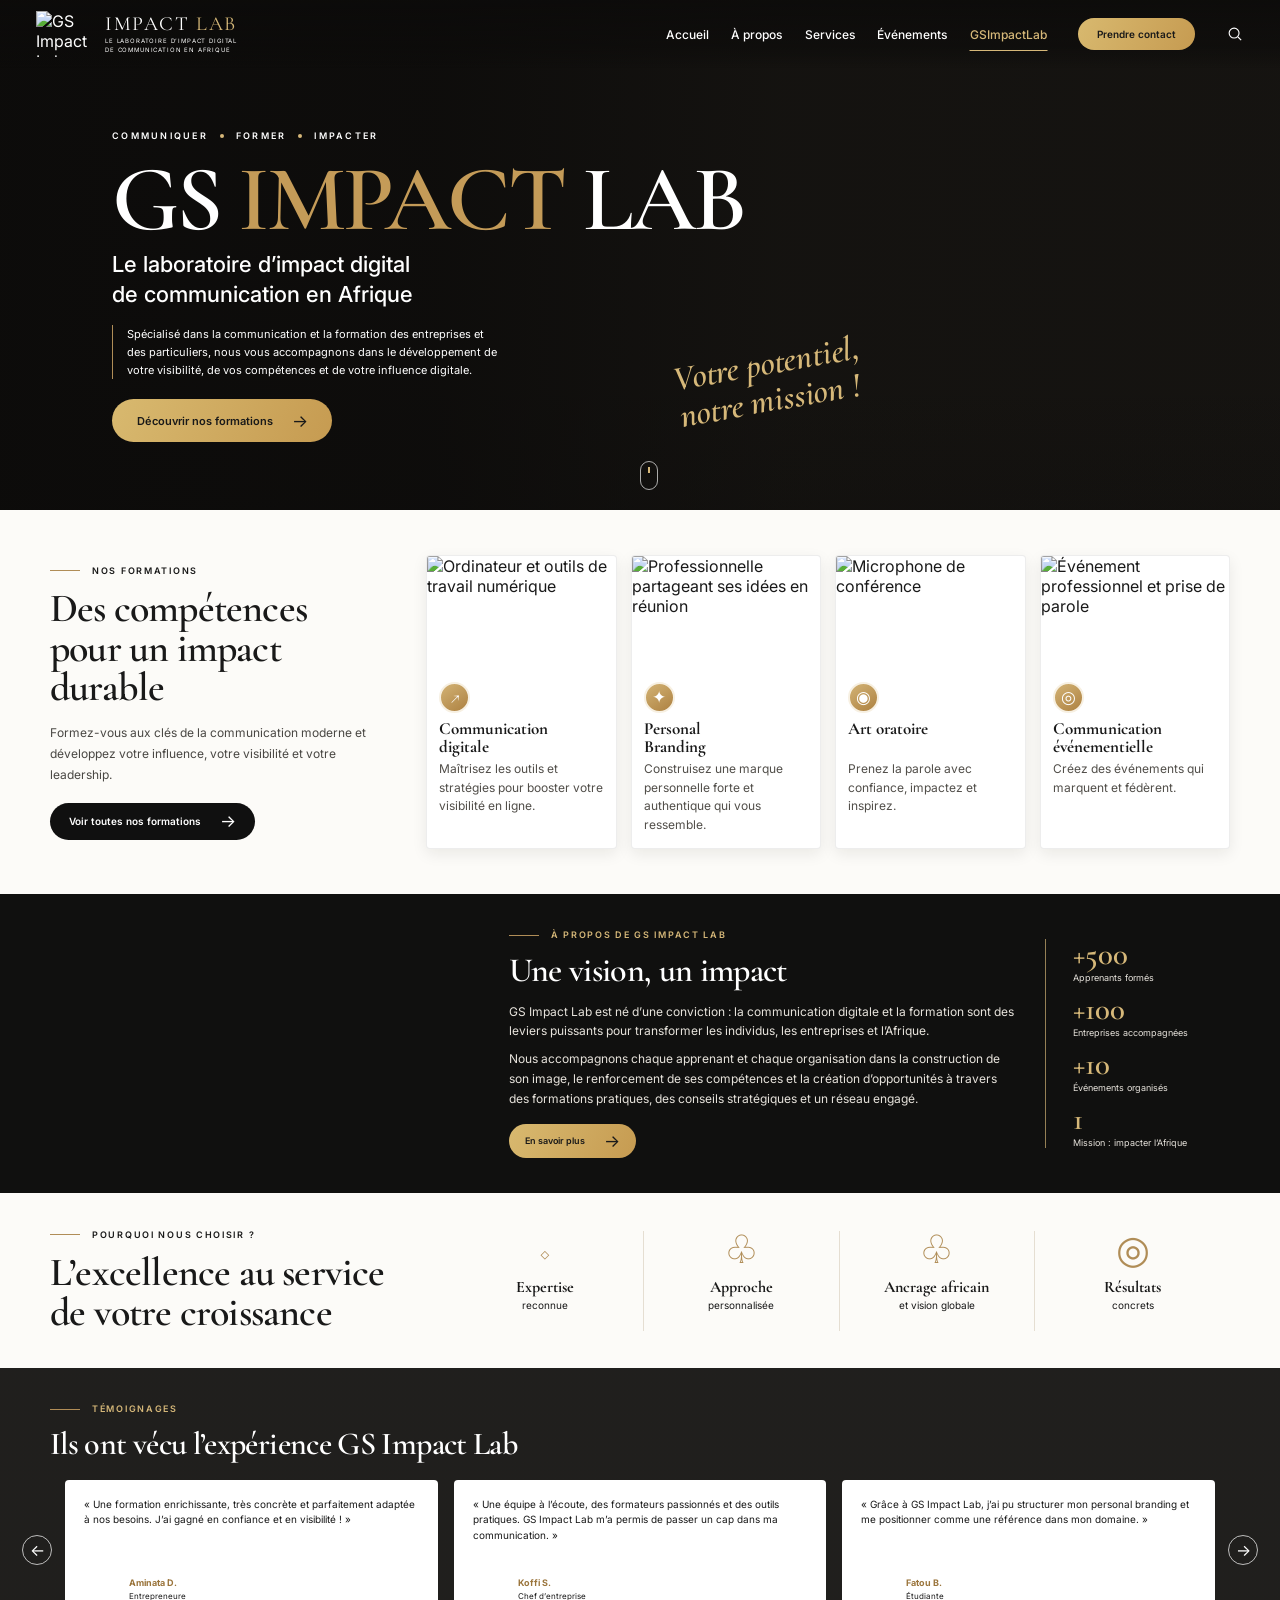
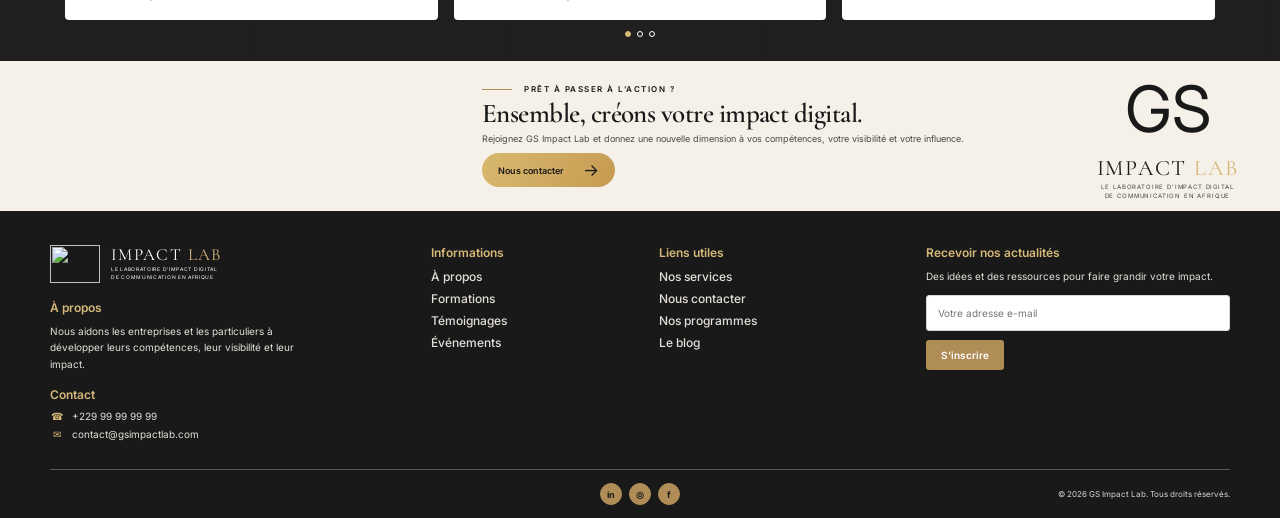
==== gs.html @ 16b59d31 "Dépot initial" ====
<!DOCTYPE html>
<html lang="fr">
<head>
    <meta charset="UTF-8">
    <meta name="viewport" content="width=device-width, initial-scale=1.0">
    <meta name="description" content="GS Impact Lab, le laboratoire d’impact digital de communication et de formation en Afrique.">
    <title>Geneviève</title>
    <link rel="preconnect" href="https://fonts.googleapis.com">
    <link rel="preconnect" href="https://fonts.gstatic.com" crossorigin>
    <link href="https://fonts.googleapis.com/css2?family=Cormorant+Garamond:wght@500;600;700&family=Inter:wght@400;500;600;700&display=swap" rel="stylesheet">
    <link rel="stylesheet" href="global.css">
    <link rel="stylesheet" href="gs.css">
    <script src="source.js" defer></script>
</head>
<body>
    <div data-template="header"></div>


    <main>
        <section class="hero" aria-labelledby="hero-title">
            <div class="hero-photo" role="img" aria-label="Professionnelle africaine dans un espace de travail élégant"></div>
            <div class="hero-shade"></div>
            <div class="hero-inner">
                <div class="hero-copy">
                    <p class="eyebrow hero-eyebrow"><span>Communiquer</span><i></i><span>Former</span><i></i><span>Impacter</span></p>
                    <h1 id="hero-title">GS <span>Impact</span> Lab</h1>
                    <p class="hero-subtitle">Le laboratoire d’impact digital<br>de communication en Afrique</p>
                    <p class="hero-description">Spécialisé dans la communication et la formation des entreprises et des particuliers, nous vous accompagnons dans le développement de votre visibilité, de vos compétences et de votre influence digitale.</p>
                    <a class="button button-gold" href="#formations">Découvrir nos formations <span class="arrow">→</span></a>
                </div>
                  <p class="hero-note">Votre potentiel,<br>notre mission !</p>
            </div>
            <a class="scroll-cue" href="#formations" aria-label="Faire défiler vers les formations"><span></span></a>
        </section>

        <section class="section formations" id="formations">
            <div class="section-inner formations-layout">
                <div class="section-intro">
                    <p class="eyebrow"><span>Nos formations</span></p>
                    <h2>Des compétences<br>pour un impact durable</h2>
                    <p>Formez-vous aux clés de la communication moderne et développez votre influence, votre visibilité et votre leadership.</p>
                    <a class="button button-dark" href="#contact">Voir toutes nos formations <span class="arrow">→</span></a>
                </div>
                <div class="course-grid">
                    <article class="course-card"><img src="https://images.unsplash.com/photo-1498050108023-c5249f4df085?auto=format&fit=crop&w=760&q=85" alt="Ordinateur et outils de travail numérique" loading="lazy"><div class="course-body"><span class="course-icon" aria-hidden="true">↗</span><h3>Communication<br>digitale</h3><p>Maîtrisez les outils et stratégies pour booster votre visibilité en ligne.</p></div></article>
                    <article class="course-card"><img src="https://images.unsplash.com/photo-1551836022-d5d88e9218df?auto=format&fit=crop&w=760&q=85" alt="Professionnelle partageant ses idées en réunion" loading="lazy"><div class="course-body"><span class="course-icon" aria-hidden="true">✦</span><h3>Personal<br>Branding</h3><p>Construisez une marque personnelle forte et authentique qui vous ressemble.</p></div></article>
                    <article class="course-card"><img src="https://images.unsplash.com/photo-1478737270239-2f02b77fc618?auto=format&fit=crop&w=760&q=85" alt="Microphone de conférence" loading="lazy"><div class="course-body"><span class="course-icon" aria-hidden="true">◉</span><h3>Art oratoire</h3><p>Prenez la parole avec confiance, impactez et inspirez.</p></div></article>
                    <article class="course-card"><img src="https://images.unsplash.com/photo-1505373877841-8d25f7d46678?auto=format&fit=crop&w=760&q=85" alt="Événement professionnel et prise de parole" loading="lazy"><div class="course-body"><span class="course-icon" aria-hidden="true">◎</span><h3>Communication<br>événementielle</h3><p>Créez des événements qui marquent et fédèrent.</p></div></article>
                </div>
            </div>
        </section>

        <section class="about" id="apropos">
            <div class="about-photo" role="img" aria-label="Espace de travail lumineux et inspirant"></div>
            <div class="about-content">
                <div class="about-copy"><p class="eyebrow eyebrow-gold"><span>À propos de GS Impact Lab</span></p><h2>Une vision, un impact</h2><p>GS Impact Lab est né d’une conviction : la communication digitale et la formation sont des leviers puissants pour transformer les individus, les entreprises et l’Afrique.</p><p>Nous accompagnons chaque apprenant et chaque organisation dans la construction de son image, le renforcement de ses compétences et la création d’opportunités à travers des formations pratiques, des conseils stratégiques et un réseau engagé.</p><a class="button button-gold button-small" href="#services">En savoir plus <span class="arrow">→</span></a></div>
                <div class="stats" aria-label="GS Impact Lab en chiffres"><div><strong>+500</strong><span>Apprenants formés</span></div><div><strong>+100</strong><span>Entreprises accompagnées</span></div><div><strong>+10</strong><span>Événements organisés</span></div><div><strong>1</strong><span>Mission : impacter l’Afrique</span></div></div>
            </div>
        </section>

        <section class="section reasons" id="services">
            <div class="section-inner reasons-layout"><div class="section-intro"><p class="eyebrow"><span>Pourquoi nous choisir ?</span></p><h2>L’excellence au service<br>de votre croissance</h2></div><div class="reason-list"><article><span class="line-icon" aria-hidden="true">◇</span><h3>Expertise</h3><p>reconnue</p></article><article><span class="line-icon" aria-hidden="true">♧</span><h3>Approche</h3><p>personnalisée</p></article><article><span class="line-icon" aria-hidden="true">♧</span><h3>Ancrage africain</h3><p>et vision globale</p></article><article><span class="line-icon" aria-hidden="true">◎</span><h3>Résultats</h3><p>concrets</p></article></div></div>
        </section>

        <section class="testimonials" id="temoignages">
            <div class="section-inner"><p class="eyebrow eyebrow-gold"><span>Témoignages</span></p><h2>Ils ont vécu l’expérience GS Impact Lab</h2>
                <div class="testimonial-row" aria-live="polite">
                    <button class="carousel-arrow previous" type="button" aria-label="Témoignages précédents">←</button>
                    <article class="quote-card"><blockquote>« Une formation enrichissante, très concrète et parfaitement adaptée à nos besoins. J’ai gagné en confiance et en visibilité ! »</blockquote><div class="quote-author"><span class="avatar avatar-one" aria-hidden="true"></span><p><strong>Aminata D.</strong><span>Entrepreneure</span></p></div></article>
                    <article class="quote-card"><blockquote>« Une équipe à l’écoute, des formateurs passionnés et des outils pratiques. GS Impact Lab m’a permis de passer un cap dans ma communication. »</blockquote><div class="quote-author"><span class="avatar avatar-two" aria-hidden="true"></span><p><strong>Koffi S.</strong><span>Chef d’entreprise</span></p></div></article>
                    <article class="quote-card"><blockquote>« Grâce à GS Impact Lab, j’ai pu structurer mon personal branding et me positionner comme une référence dans mon domaine. »</blockquote><div class="quote-author"><span class="avatar avatar-three" aria-hidden="true"></span><p><strong>Fatou B.</strong><span>Étudiante</span></p></div></article>
                    <button class="carousel-arrow next" type="button" aria-label="Témoignages suivants">→</button>
                </div><div class="carousel-dots" aria-label="Navigation des témoignages"><button class="selected" aria-label="Page 1"></button><button aria-label="Page 2"></button><button aria-label="Page 3"></button></div>
            </div>
        </section>

        <section class="contact-band" id="contact"><div class="contact-photo" role="img" aria-label="Bureau élégant avec ordinateur portable"></div><div class="contact-copy"><p class="eyebrow"><span>Prêt à passer à l’action ?</span></p><h2>Ensemble, créons votre impact digital.</h2><p>Rejoignez GS Impact Lab et donnez une nouvelle dimension à vos compétences, votre visibilité et votre influence.</p><a class="button button-gold button-small" href="mailto:contact@gsimpactlab.com">Nous contacter <span class="arrow">→</span></a></div><a class="contact-brand" href="#accueil" aria-label="GS Impact Lab, retour à l’accueil"><span class="brand-mark">GS</span><span class="brand-name">IMPACT <span>LAB</span></span><span class="brand-tagline">Le laboratoire d’impact digital<br>de communication en Afrique</span></a></section>
    </main>

    <div data-template="footer"></div>
</body>
</html>
---- global.css ----
/* Fondations et composants partagés par toutes les pages */
:root {
    color-scheme: light;
    --ink: #191919;
    --ink-soft: #262421;
    --gold: #b08d57;
    --gold-light: #d6b879;
    --paper: #fff;
    --ivory: #f5f1e9;
    --muted: #625f5a;
    --serif: "Cormorant Garamond", Georgia, serif;
    --sans: "Inter", Arial, sans-serif;
    --content: 1180px;
}

* {
    box-sizing: border-box;
}

html {
    scroll-behavior: smooth;
    scroll-padding-top: 76px;
}

body {
    margin: 0;
    color: var(--ink);
    background: var(--paper);
    font-family: var(--sans);
    -webkit-font-smoothing: antialiased;
}

a {
    color: inherit;
    text-decoration: none;
}

button {
    font: inherit;
}

img {
    display: block;
    max-width: 100%;
}

h1,
h2,
h3,
p {
    margin-top: 0;
}

/* Header partagé */
.site-header {
    position: fixed;
    z-index: 1000;
    top: 0;
    left: 0;
    width: 100%;
    color: #fff;
    background: linear-gradient(180deg, rgb(12 11 10 / 84%) 0%, rgb(12 11 10 / 58%) 70%, rgb(12 11 10 / 0%) 100%);
    transition: background .25s ease, box-shadow .25s ease, border-color .25s ease;
}

.site-header.is-scrolled {
    background: rgb(18 17 15 / 94%);
    border-bottom: 1px solid rgb(214 184 121 / 20%);
    box-shadow: 0 5px 22px rgb(0 0 0 / 14%);
    -webkit-backdrop-filter: blur(12px);
    backdrop-filter: blur(12px);
}

.header-inner {
    display: flex;
    width: min(1280px, calc(100% - 72px));
    min-height: 68px;
    align-items: center;
    gap: clamp(18px, 2.4vw, 34px);
    margin: auto;
   

}

.brand {
    display: inline-flex;
    flex: 0 0 auto;
    align-items: center;
    gap: 11px;
}

.brand>img {
    width: 58px;
    height: 46px;
    object-fit: contain;
}

.brand-copy {
    display: flex;
    flex-direction: column;
    gap: 3px;
}

.brand-name {
    font-family: var(--serif);
    font-size: 20px;
    line-height: 1;
    letter-spacing: .08em;
    white-space: nowrap;
}

.brand-name span {
    color: var(--gold-light);
}

.brand-tagline {
    font-size: 6px;
    line-height: 1.45;
    letter-spacing: .14em;
    text-transform: uppercase;
}

.primary-nav {
    display: flex;
    align-items: center;
    justify-content: center;
    gap: clamp(10px, 1.6vw, 22px);
    margin-left: auto;
}

.primary-nav a,
.footer-main nav a {
    position: relative;
    font-size: 12px;
    font-weight: 500;
    transition: color .2s ease;
}

.primary-nav a {
    padding: 8px 0;
    border: 1px solid transparent;
}

.primary-nav a:hover,
.primary-nav a.active {
    color: var(--gold-light);
}

.primary-nav a.active {
    border-color: transparent transparent var(--gold-light);
}

.button {
    display: inline-flex;
    min-height: 43px;
    align-items: center;
    justify-content: center;
    gap: 19px;
    padding: 0 22px;
    border: 0;
    border-radius: 30px;
    font-size: 11px;
    font-weight: 600;
    transition: transform .2s ease, background .2s ease;
}

.button:hover {
    transform: translateY(-2px);
}

.button-gold {
    color: #191919;
    background: linear-gradient(115deg, #d8b96f, #c69b51);
}

.button-gold:hover {
    background: #e2c785;
}

.button-dark {
    color: #fff;
    background: #101010;
}

.button-dark:hover {
    background: #39352e;
}

.header-cta {
    min-height: 32px;
    padding: 0 19px;
    white-space: nowrap;
    font-size: 10px;
}

.search-link {
    width: 18px;
    height: 18px;
    flex: 0 0 auto;
}

.search-link svg {
    width: 100%;
    fill: none;
    stroke: #fff;
    stroke-width: 1.5;
}

.menu-toggle {
    display: none;
}

/* Hero commun */
.hero {
    position: relative;
    display: flex;
    min-height: 510px;
    align-items: center;
    overflow: hidden;
    color: #fff;
    background: #171512;
}

.hero-photo,
.hero-shade {
    position: absolute;
    inset: 0;
}

.hero-photo {
    background: url("images/hero-image.jpg") center 36% / cover no-repeat;
    opacity: .83;
}

.hero-shade {
    background: linear-gradient(90deg, rgb(12 11 10 / 96%) 0%, rgb(12 11 10 / 83%) 34%, rgb(12 11 10 / 26%) 61%, rgb(12 11 10 / 16%) 100%), linear-gradient(0deg, rgb(12 11 10 / 20%), transparent 25%);
}

.hero-inner {
    position: relative;
    z-index: 1;
    display: flex;
    width: min(var(--content), calc(100% - 72px));
    min-height: 510px;
    align-items: center;
    margin: auto;
    padding: 62px 62px 0 62px;
}

.hero-copy {
    width: min(51%, 520px);
}

.eyebrow {
    display: flex;
    align-items: center;
    gap: 12px;
    margin: 0 0 12px;
    font-size: 9px;
    font-weight: 600;
    letter-spacing: .19em;
    line-height: 1.4;
    text-transform: uppercase;
}

.eyebrow::before {
    display: block;
    width: 30px;
    height: 1px;
    flex: 0 0 30px;
    background: var(--gold);
    content: "";
}

.hero-eyebrow {
    margin-bottom: 12px;
    letter-spacing: .25em;
}

.hero-eyebrow::before {
    display: none;
}

.hero-eyebrow i {
    width: 4px;
    height: 4px;
    border-radius: 50%;
    background: var(--gold-light);
}

.hero h1 {
    margin: 0 0 4px;
    font-family: var(--serif);
    font-size: clamp(57px, 7.4vw, 93px);
    font-weight: 600;
    line-height: .99;
    letter-spacing: -.035em;
    text-transform: uppercase;
    white-space: nowrap;
}

.hero h1 span {
    color: #c49b58;
}

.hero-subtitle {
    margin-bottom: 15px;
    font-size: clamp(18px, 2vw, 22px);
    font-weight: 500;
    line-height: 1.35;
}

.hero-description {
    max-width: 385px;
    margin: 0 0 20px;
    padding-left: 14px;
    border-left: 1px solid var(--gold);
    font-size: 11px;
    line-height: 1.65;
}

.hero .button {
    min-width: 220px;
}

.arrow {
    font-size: 17px;
    font-weight: 400;
    line-height: 0;
}

.africa-outline {
    position: absolute;
    top: 26%;
    right: 1%;
    width: clamp(118px, 17vw, 205px);
    fill: none;
    stroke: var(--gold-light);
    stroke-width: 1.1;
    opacity: .88;
}

.hero-note {
    position: absolute;
    right: 31%;
    bottom: 18%;
    margin: 0;
    color: var(--gold-light);
    font-family: var(--serif);
    font-size: clamp(22px, 3vw, 35px);
    font-style: italic;
    font-weight: 600;
    line-height: 1.05;
    transform: rotate(-10deg);
}

.scroll-cue {
    position: absolute;
    bottom: 20px;
    left: 50%;
    width: 18px;
    height: 29px;
    border: 1px solid rgb(255 255 255 / 65%);
    border-radius: 11px;
}

.scroll-cue span {
    display: block;
    width: 2px;
    height: 6px;
    margin: 5px auto;
    background: var(--gold-light);
    animation: scroll 1.5s infinite;
}

@keyframes scroll {
    0% {
        opacity: 0;
        transform: translateY(0);
    }

    40% {
        opacity: 1;
    }

    100% {
        opacity: 0;
        transform: translateY(8px);
    }
}

/* Footer partagé */
.site-footer {
    padding: 34px 0 0;
    color: #fff;
    background: var(--ink);
}

.footer-main,
.footer-bottom {
    width: min(var(--content), calc(100% - 72px));
    margin: auto;
}

.footer-main {
    display: grid;
    grid-template-columns: minmax(190px, 1.3fr) minmax(105px, .7fr) minmax(125px, .85fr) minmax(210px, 1.2fr);
    gap: clamp(22px, 4vw, 58px);
    padding-bottom: 29px;
}

.footer-about {
    max-width: 270px;
}

.footer-brand {
    margin-bottom: 17px;
}

.footer-brand>img {
    width: 50px;
    height: 38px;
}

.footer-brand .brand-name {
    font-size: 17px;
}

.footer-brand .brand-tagline {
    font-size: 5px;
}

.footer-about h2,
.footer-column h2,
.footer-newsletter h2 {
    margin: 0 0 8px;
    color: var(--gold-light);
    font-family: var(--sans);
    font-size: 12px;
    font-weight: 600;
}

.footer-about p,
.footer-newsletter p {
    margin: 0 0 12px;
    color: #e3dfd8;
    font-size: 10px;
    line-height: 1.65;
}

.footer-about .footer-contact-title {
    margin-top: 15px;
}

.footer-contact-link {
    display: flex;
    align-items: center;
    gap: 8px;
    margin-top: 6px;
    color: #e3dfd8;
    font-size: 10px;
}

.footer-contact-link span {
    width: 14px;
    color: var(--gold-light);
    text-align: center;
}

.footer-column {
    display: flex;
    flex-direction: column;
    align-items: flex-start;
    gap: 7px;
}

.footer-column h2 {
    margin-bottom: 2px;
}

.footer-column a {
    color: #e3dfd8;
    font-size: 10px;
    transition: color .2s ease;
}

.footer-column a:hover,
.footer-contact-link:hover {
    color: var(--gold-light);
}

.footer-newsletter p {
    margin-bottom: 11px;
}

.newsletter-form {
    display: grid;
    gap: 9px;
}

.newsletter-form input {
    width: 100%;
    min-height: 36px;
    padding: 0 11px;
    color: var(--ink);
    background: var(--paper);
    border: 1px solid #ddd8ce;
    border-radius: 3px;
    font: 10px var(--sans);
}

.newsletter-form input:focus-visible {
    outline: 2px solid var(--gold-light);
    outline-offset: 2px;
}

.newsletter-form button {
    justify-self: start;
    min-height: 30px;
    padding: 0 15px;
    color: #fff;
    background: var(--gold);
    border: 0;
    border-radius: 3px;
    font: 600 10px var(--sans);
    cursor: pointer;
    transition: background .2s ease;
}

.newsletter-form button:hover {
    background: #987542;
}

.visually-hidden {
    position: absolute;
    width: 1px;
    height: 1px;
    overflow: hidden;
    clip: rect(0, 0, 0, 0);
    white-space: nowrap;
    clip-path: inset(50%);
}

.footer-bottom {
    position: relative;
    display: flex;
    min-height: 49px;
    align-items: center;
    justify-content: flex-end;
    border-top: 1px solid rgb(255 255 255 / 28%);
    color: #dedbd6;
    font-size: 8px;
}

.social-links {
    position: absolute;
    left: 50%;
    display: flex;
    gap: 7px;
    transform: translateX(-50%);
}

.social-links a {
    display: grid;
    width: 22px;
    height: 22px;
    place-items: center;
    color: var(--ink);
    background: var(--gold);
    border: 1px solid var(--gold);
    border-radius: 50%;
    font-size: 9px;
    font-weight: 700;
    transition: color .2s ease, background .2s ease;
}

.social-links a:hover {
    color: var(--gold-light);
    background: transparent;
}

.footer-copyright {
    color: #dedbd6;
    font-size: 8px;
}

@media (min-width: 1500px) {

    .hero,
    .hero-inner {
        min-height: 600px;
    }
}

@media (max-width: 980px) {

    .header-inner,
    .hero-inner,
    .footer-main,
    .footer-bottom {
        width: min(100% - 44px, var(--content));
    }

    .header-inner {
        gap: 17px;
    }

    .primary-nav {
        gap: 13px;
    }

    .primary-nav a {
        font-size: 9px;
    }

    .brand-name {
        font-size: 17px;
    }

    .footer-main {
        grid-template-columns: repeat(2, minmax(0, 1fr));
        gap: 28px 34px;
    }

    .footer-about {
        grid-row: span 2;
    }
}

@media (max-width: 720px) {
    .header-inner {
        position: relative;
        width: calc(100% - 36px);
        min-height: 64px;
        gap: 12px;
    }

    .brand {
        gap: 8px;
    }

    .brand>img {
        width: 44px;
        height: 37px;
    }

    .brand-name {
        font-size: 16px;
    }

    .brand-tagline {
        font-size: 5px;
    }

    .menu-toggle {
        display: flex;
        width: 34px;
        height: 34px;
        flex-direction: column;
        justify-content: center;
        gap: 5px;
        margin-left: auto;
        padding: 7px;
        color: #fff;
        background: transparent;
        border: 1px solid rgb(255 255 255 / 45%);
        border-radius: 50%;
        cursor: pointer;
    }

    .menu-toggle span {
        width: 100%;
        height: 1px;
        background: currentColor;
    }

    .primary-nav {
        position: absolute;
        top: calc(100% + 1px);
        right: -18px;
        left: -18px;
        display: none;
        align-items: stretch;
        gap: 0;
        padding: 8px 18px 15px;
        background: #171512;
    }

    .primary-nav.is-open {
        display: flex;
        flex-direction: column;
    }

    .primary-nav a {
        padding: 12px 10px;
        border-bottom: 1px solid rgb(255 255 255 / 10%);
        font-size: 12px;
    }

    .primary-nav a.active {
        border: 1px solid var(--gold-light);
    }

    .header-cta {
        min-height: 32px;
        padding: 0 11px;
        font-size: 8px;
    }

    .search-link {
        display: none;
    }

    .hero {
        min-height: 620px;
        align-items: flex-end;
    }

    .hero-photo {
        background-position: 62% center;
    }

    .hero-shade {
        background: linear-gradient(90deg, rgb(12 11 10 / 87%) 0%, rgb(12 11 10 / 53%) 74%, rgb(12 11 10 / 28%) 100%), linear-gradient(0deg, rgb(12 11 10 / 80%), transparent 85%);
    }

    .hero-inner {
        width: calc(100% - 40px);
        min-height: 620px;
        align-items: flex-end;
        padding: 105px 0 65px;
    }

    .hero-copy {
        width: 100%;
        max-width: 510px;
    }

    .hero h1 {
        font-size: clamp(49px, 11vw, 75px);
    }

    .hero-subtitle {
        font-size: 19px;
    }

    .hero-description {
        font-size: 11px;
    }

    .hero-note {
        top: 28%;
        right: 8%;
        bottom: auto;
        font-size: 25px;
    }

    .africa-outline {
        top: 16%;
        right: 4%;
        width: 103px;
        opacity: .6;
    }

    .scroll-cue {
        display: none;
    }

    .footer-main,
    .footer-bottom {
        width: calc(100% - 40px);
    }

    .footer-main {
        grid-template-columns: repeat(2, minmax(0, 1fr));
        gap: 25px 20px;
        padding-bottom: 24px;
    }

    .footer-about {
        grid-row: auto;
    }

    .footer-brand {
        align-items: flex-start;
        gap: 8px;
    }

    .footer-brand>img {
        width: 40px;
        height: 31px;
    }

    .footer-brand .brand-name {
        font-size: 14px;
    }

    .footer-brand .brand-tagline {
        font-size: 4px;
    }

    .footer-about p,
    .footer-contact-link,
    .footer-column a,
    .footer-newsletter p {
        font-size: 9px;
    }

    .footer-newsletter {
        grid-column: 1 / -1;
    }

    .newsletter-form {
        grid-template-columns: minmax(0, 1fr) auto;
        align-items: center;
    }

    .newsletter-form button {
        min-height: 36px;
    }

    .footer-bottom {
        min-height: 62px;
        justify-content: center;
        padding-top: 25px;
    }

    .footer-copyright {
        font-size: 7px;
    }

    .social-links {
        top: 9px;
    }
}

@media (max-width: 420px) {
    .header-inner {
        gap: 8px;
    }

    .brand>img {
        width: 38px;
        height: 33px;
    }

    .brand-name {
        font-size: 14px;
    }

    .header-cta {
        padding: 0 9px;
        font-size: 7px;
    }

    .hero {
        min-height: 590px;
    }

    .hero-inner {
        min-height: 590px;
    }

    .hero-eyebrow {
        gap: 8px;
        font-size: 8px;
    }

    .hero h1 {
        font-size: 48px;
    }

    .hero-note {
        top: 26%;
        right: 5%;
        font-size: 21px;
    }

    .footer-main,
    .footer-bottom {
        width: calc(100% - 34px);
    }

    .footer-bottom {
        font-size: 7px;
    }
}

@media (prefers-reduced-motion: reduce) {

    *,
    *::before,
    *::after {
        scroll-behavior: auto !important;
        animation-duration: .01ms !important;
        animation-iteration-count: 1 !important;
        transition-duration: .01ms !important;
    }
}

@media (min-width: 501px) and (max-width: 720px) {
    .header-inner {
        width: calc(100% - 28px);
        min-height: 58px;
        gap: 8px;
    }

    .brand {
        gap: 6px;
    }

    .brand>img {
        width: 38px;
        height: 32px;
    }

    .brand-name {
        font-size: 13px;
    }

    .brand-tagline {
        font-size: 4px;
        letter-spacing: .1em;
    }

    .menu-toggle {
        display: none;
    }

    .primary-nav {
        position: static;
        display: flex;
        align-items: center;
        gap: clamp(4px, 1vw, 8px);
        margin-left: auto;
        padding: 0;
        background: transparent;
    }

    .primary-nav a {
        padding: 6px 1px;
        border: 1px solid transparent;
        font-size: 8px;
        white-space: nowrap;
    }

    .primary-nav a.active {
        border-color: transparent transparent var(--gold-light);
    }

    .header-cta {
        min-height: 27px;
        margin-left: 2px;
        padding: 0 10px;
        font-size: 7px;
    }

    .search-link {
        display: block;
        width: 14px;
        height: 14px;
        margin-left: 2px;
    }
}

@media (min-width: 501px) and (max-width: 560px) {
    .header-inner {
        width: calc(100% - 20px);
        gap: 5px;
    }

    .brand>img {
        width: 31px;
        height: 28px;
    }

    .brand-name {
        font-size: 11px;
    }

    .brand-tagline {
        font-size: 3px;
        letter-spacing: .06em;
    }

    .primary-nav {
        gap: 4px;
    }

    .primary-nav a {
        font-size: 7px;
    }

    .header-cta {
        min-height: 24px;
        padding: 0 7px;
        font-size: 6px;
    }

    .search-link {
        width: 12px;
        height: 12px;
    }
}
---- gs.css ----
/* Styles propres à la page GS Impact Lab */
.section { padding: 45px 0; }
.section-inner { width: min(var(--content), calc(100% - 72px)); margin: 0 auto; }
.formations { background: #fcfbf8; }
.formations-layout { display: grid; grid-template-columns: .85fr 2fr; gap: 35px; align-items: center; }
.section-intro h2, .about h2, .testimonials h2, .contact-copy h2 { margin: 0 0 14px; font-family: var(--serif); font-size: clamp(29px, 3.3vw, 40px); font-weight: 600; line-height: .99; letter-spacing: -.02em; }
.section-intro > p:not(.eyebrow) { max-width: 325px; margin: 0 0 18px; color: #494743; font-size: 12px; line-height: 1.75; }
.section-intro .button { min-height: 37px; padding: 0 19px; font-size: 10px; }
.course-grid { display: grid; grid-template-columns: repeat(4, minmax(0, 1fr)); gap: 14px; }
.course-card { overflow: hidden; background: #fff; border: 1px solid rgb(25 25 25 / 8%); border-radius: 4px; box-shadow: 0 5px 15px rgb(29 24 17 / 8%); }
.course-card img { width: 100%; height: clamp(84px, 10vw, 116px); object-fit: cover; }
.course-body { min-height: 137px; padding: 11px 12px 14px; }
.course-icon { display: grid; width: 31px; height: 31px; margin: -1px 0 7px; place-items: center; color: #fff; background: linear-gradient(145deg, #d3b375, #ad8141); border: 2px solid #f7f0e2; border-radius: 50%; font-family: var(--serif); font-size: 17px; }
.course-card h3 { min-height: 35px; margin: 0 0 5px; font-family: var(--serif); font-size: 17px; font-weight: 700; line-height: 1.03; }
.course-card p { margin: 0; color: #514e49; font-size: 12px; line-height: 1.55; }
.about { display: grid; min-height: 298px; grid-template-columns: 36% 64%; color: #fff; background: #10100f; }
.about-photo { min-height: 298px; background: url("https://images.unsplash.com/photo-1497366754035-f200968a6e72?auto=format&fit=crop&w=1200&q=85") center / cover no-repeat; }
.about-content { display: grid; grid-template-columns: minmax(0, 1fr) 185px; gap: 30px; align-items: center; padding: 35px max(34px, calc((100vw - var(--content)) / 2)) 35px 48px; }
.eyebrow-gold { color: var(--gold-light); }
.about h2 { margin-bottom: 14px; font-size: 34px; }
.about-copy > p:not(.eyebrow) { max-width: 590px; margin-bottom: 8px; color: #e7e3dc; font-size: 12px; line-height: 1.65; }
.button-small { min-height: 34px; margin-top: 7px; padding: 0 16px; font-size: 9px; }
.stats { display: grid; gap: 11px; align-content: center; padding-left: 27px; border-left: 1px solid rgb(214 184 121 / 67%); }
.stats div { display: flex; flex-direction: column; gap: 2px; }
.stats strong { color: var(--gold-light); font-family: var(--serif); font-size: 31px; font-weight: 600; line-height: 1; }
.stats span { color: #e7e3dc; font-size: 9px; }
.reasons { padding: 36px 0; background: #fcfbf8; }
.reasons-layout { display: grid; grid-template-columns: .9fr 2fr; gap: 45px; align-items: center; }
.reasons .section-intro h2 { margin-bottom: 0; }
.reason-list { display: grid; grid-template-columns: repeat(4, 1fr); }
.reason-list article { min-height: 100px; padding: 0 12px; text-align: center; border-left: 1px solid #e5ded2; }
.reason-list article:first-child { border-left: 0; }
.line-icon { display: block; margin-bottom: 7px; color: var(--gold); font-family: var(--serif); font-size: 39px; line-height: 1; }
.reason-list h3 { margin: 0 0 2px; font-family: var(--serif); font-size: 16px; font-weight: 700; }
.reason-list p { margin: 0; font-size: 10px; }
.testimonials { position: relative; padding: 35px 0 24px; color: #fff; background: linear-gradient(rgb(15 14 12 / 93%), rgb(15 14 12 / 93%)), url("https://images.unsplash.com/photo-1517245386807-bb43f82c33c4?auto=format&fit=crop&w=1800&q=85") center / cover; }
.testimonials h2 { margin-bottom: 20px; font-size: 32px; }
.testimonial-row { position: relative; display: grid; grid-template-columns: repeat(3, minmax(0, 1fr)); gap: 16px; padding: 0 15px; }
.quote-card { display: flex; min-height: 140px; flex-direction: column; justify-content: space-between; padding: 17px 19px 13px; color: var(--ink); background: #fff; border-radius: 4px; }
.quote-card blockquote { margin: 0 0 10px; font-size: 10px; line-height: 1.58; }
.quote-author { display: flex; align-items: center; gap: 10px; }
.avatar { width: 35px; height: 35px; flex: 0 0 35px; border-radius: 50%; background-position: center; background-size: cover; }
.avatar-one { background-image: url("https://images.unsplash.com/photo-1534528741775-53994a69daeb?auto=format&fit=crop&w=100&q=80"); }
.avatar-two { background-image: url("https://images.unsplash.com/photo-1500648767791-00dcc994a43e?auto=format&fit=crop&w=100&q=80"); }
.avatar-three { background-image: url("https://images.unsplash.com/photo-1531123897727-8f129e1688ce?auto=format&fit=crop&w=100&q=80"); }
.quote-author p { display: flex; flex-direction: column; gap: 3px; margin: 0; font-size: 8px; }
.quote-author strong { color: #9a743b; font-size: 9px; }
.carousel-arrow { position: absolute; z-index: 1; top: 50%; display: grid; width: 30px; height: 30px; place-items: center; color: #fff; background: transparent; border: 1px solid rgb(255 255 255 / 70%); border-radius: 50%; cursor: pointer; transform: translateY(-50%); }
.carousel-arrow:hover { color: var(--ink); background: var(--gold-light); }
.carousel-arrow.previous { left: -28px; }
.carousel-arrow.next { right: -28px; }
.carousel-dots { display: flex; justify-content: center; gap: 6px; margin-top: 11px; }
.carousel-dots button { width: 6px; height: 6px; padding: 0; background: transparent; border: 1px solid #fff; border-radius: 50%; cursor: pointer; }
.carousel-dots button.selected { background: var(--gold-light); border-color: var(--gold-light); }
.contact-band { display: grid; min-height: 150px; grid-template-columns: 35% minmax(0, 1fr) 190px; align-items: center; gap: 34px; background: var(--ivory); }
.contact-photo { align-self: stretch; min-height: 150px; background: url("https://images.unsplash.com/photo-1497366811353-6870744d04b2?auto=format&fit=crop&w=1100&q=85") center / cover no-repeat; }
.contact-copy { padding: 20px 0; }
.contact-copy .eyebrow { margin-bottom: 6px; font-size: 8px; }
.contact-copy h2 { margin-bottom: 4px; font-size: 27px; }
.contact-copy > p:not(.eyebrow) { max-width: 510px; margin: 0; color: #4b4843; font-size: 9px; line-height: 1.5; }
.contact-copy .button { margin-top: 8px; }
.contact-brand { display: flex; flex-direction: column; align-items: center; padding-right: 35px; text-align: center; }
.contact-brand .brand-mark { margin-bottom: 10px; font-size: 64px; }
.contact-brand .brand-name { font-size: 22px; }
.contact-brand .brand-tagline { margin-top: 4px; color: #48443e; font-size: 6px; }

@media (max-width: 980px) {
    .section-inner { width: min(100% - 44px, var(--content)); }
    .formations-layout { grid-template-columns: 1fr; gap: 25px; }
    .section-intro > p:not(.eyebrow) { max-width: 440px; }
    .about-content { grid-template-columns: minmax(0, 1fr) 150px; gap: 22px; padding: 30px; }
    .contact-band { grid-template-columns: 30% minmax(0, 1fr) 150px; gap: 22px; }
    .contact-brand { padding-right: 17px; }
}
@media (max-width: 720px) {
    .section { padding: 38px 0; }
    .section-inner { width: calc(100% - 40px); }
    .formations-layout { gap: 24px; }
    .section-intro h2, .about h2, .testimonials h2 { font-size: 34px; }
    .course-grid { grid-template-columns: repeat(2, minmax(0, 1fr)); gap: 12px; }
    .course-card img { height: 125px; }
    .course-body { min-height: 128px; padding: 11px 12px; }
    .course-card h3 { font-size: 18px; }
    .course-card p { font-size: 10px; }
    .about { grid-template-columns: 1fr; }
    .about-photo { min-height: 230px; background-position: center 55%; }
    .about-content { grid-template-columns: 1fr 125px; padding: 28px 20px; }
    .about-copy > p:not(.eyebrow) { font-size: 10px; }
    .stats { gap: 14px; padding-left: 15px; }
    .stats strong { font-size: 27px; }
    .stats span { font-size: 8px; }
    .reasons-layout { grid-template-columns: 1fr; gap: 23px; }
    .reason-list article { padding: 0 7px; }
    .line-icon { font-size: 34px; }
    .reason-list h3 { font-size: 14px; }
    .reason-list p { font-size: 9px; }
    .testimonial-row { grid-template-columns: 1fr; padding: 0 18px; }
    .quote-card { display: none; min-height: 150px; }
    .quote-card.is-active { display: flex; }
    .quote-card blockquote { font-size: 12px; }
    .carousel-arrow.previous { left: -16px; }
    .carousel-arrow.next { right: -16px; }
    .contact-band { grid-template-columns: 1fr auto; gap: 0 18px; padding-right: 18px; }
    .contact-photo { grid-row: span 2; min-height: 190px; }
    .contact-copy { padding: 18px 0 8px; }
    .contact-copy h2 { font-size: 25px; }
    .contact-copy > p:not(.eyebrow) { font-size: 9px; }
    .contact-brand { grid-column: 2; grid-row: 2; align-self: start; padding: 0 0 14px; }
    .contact-brand .brand-mark { margin-bottom: 5px; font-size: 43px; }
    .contact-brand .brand-name { font-size: 15px; }
    .contact-brand .brand-tagline { font-size: 5px; }
}
@media (max-width: 420px) {
    .course-card img { height: 100px; }
    .course-card h3 { font-size: 16px; }
    .course-body { min-height: 137px; }
    .about-content { grid-template-columns: 1fr; }
    .stats { grid-template-columns: 1fr 1fr; padding: 14px 0 0; border-top: 1px solid rgb(214 184 121 / 67%); border-left: 0; }
    .reason-list { grid-template-columns: repeat(2, 1fr); row-gap: 18px; }
    .reason-list article:nth-child(3) { border-left: 0; }
    .contact-band { grid-template-columns: 1fr; padding: 0 20px 18px; }
    .contact-photo { grid-row: auto; min-height: 145px; margin: 0 -20px; }
    .contact-brand { grid-column: 1; grid-row: auto; justify-self: start; flex-direction: row; gap: 9px; padding: 0; text-align: left; }
    .contact-brand .brand-mark { margin: 0; }
    .contact-brand .brand-tagline { display: none; }
}
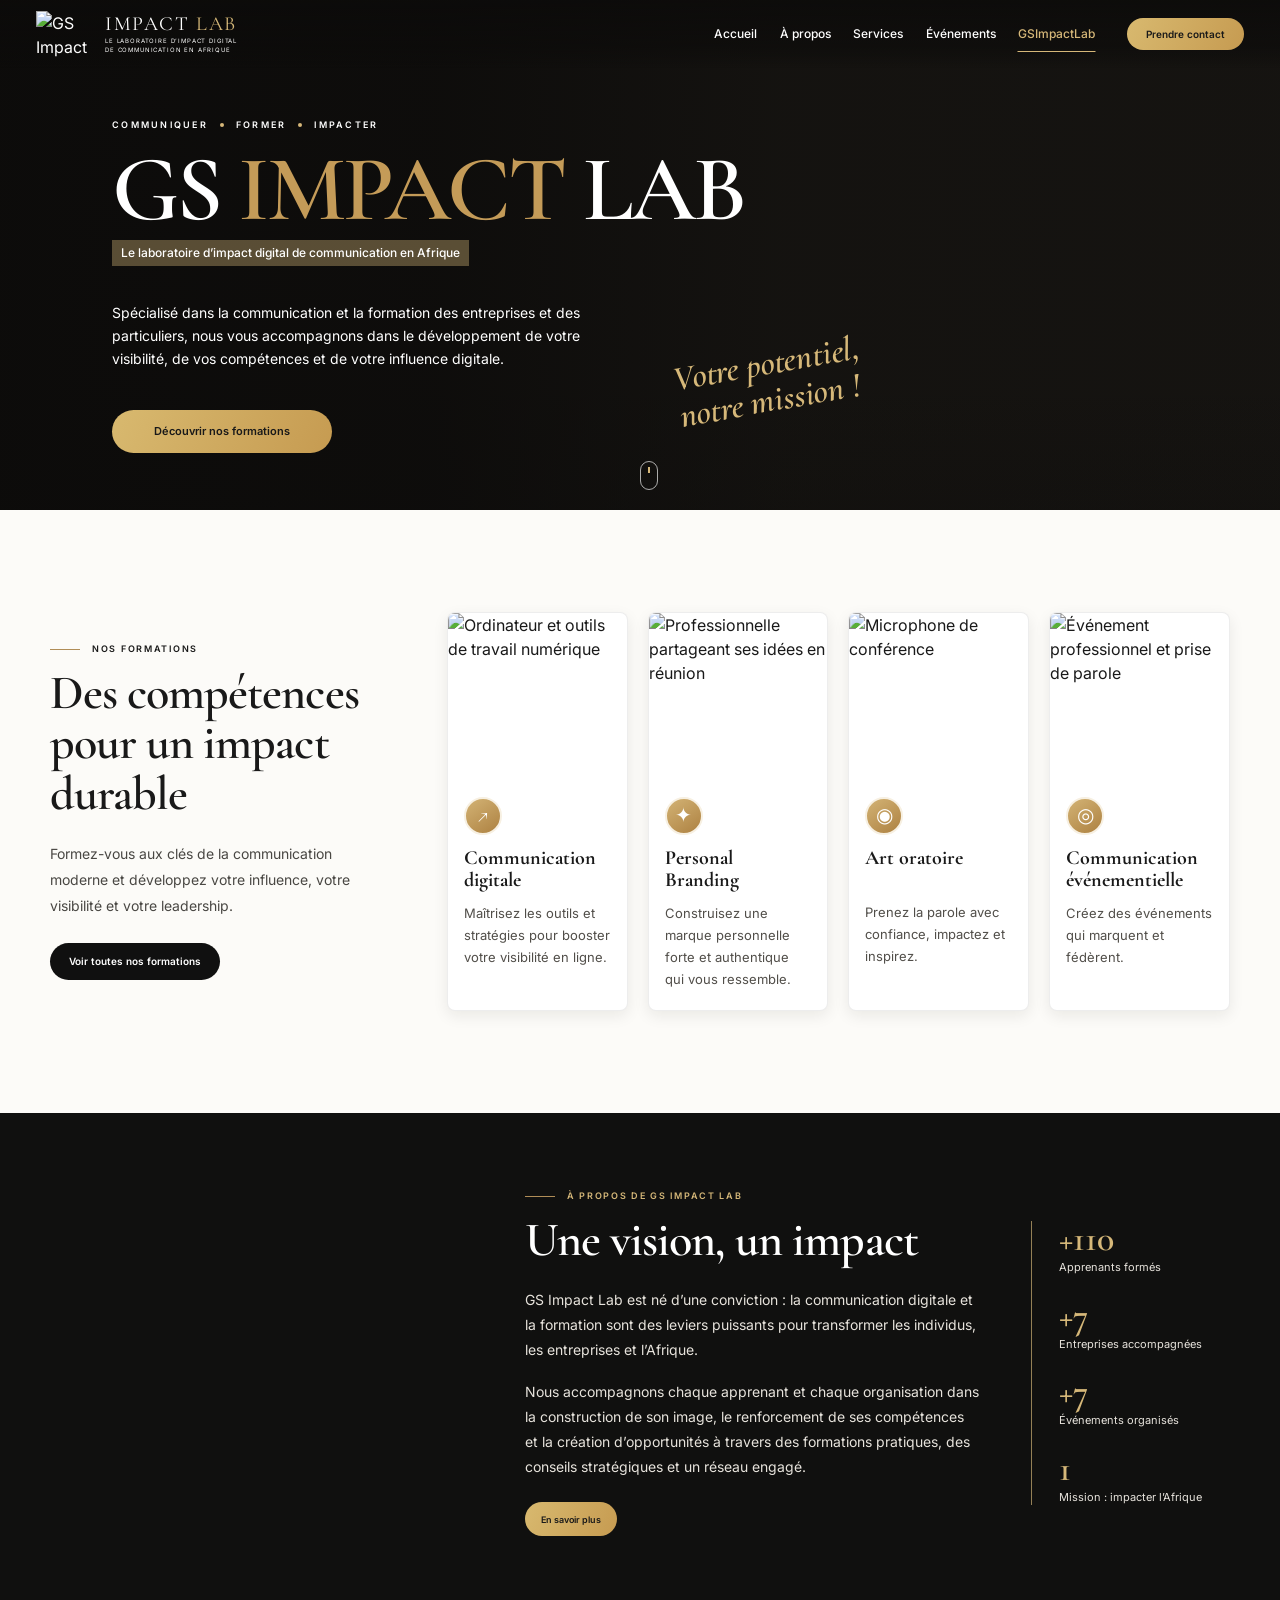
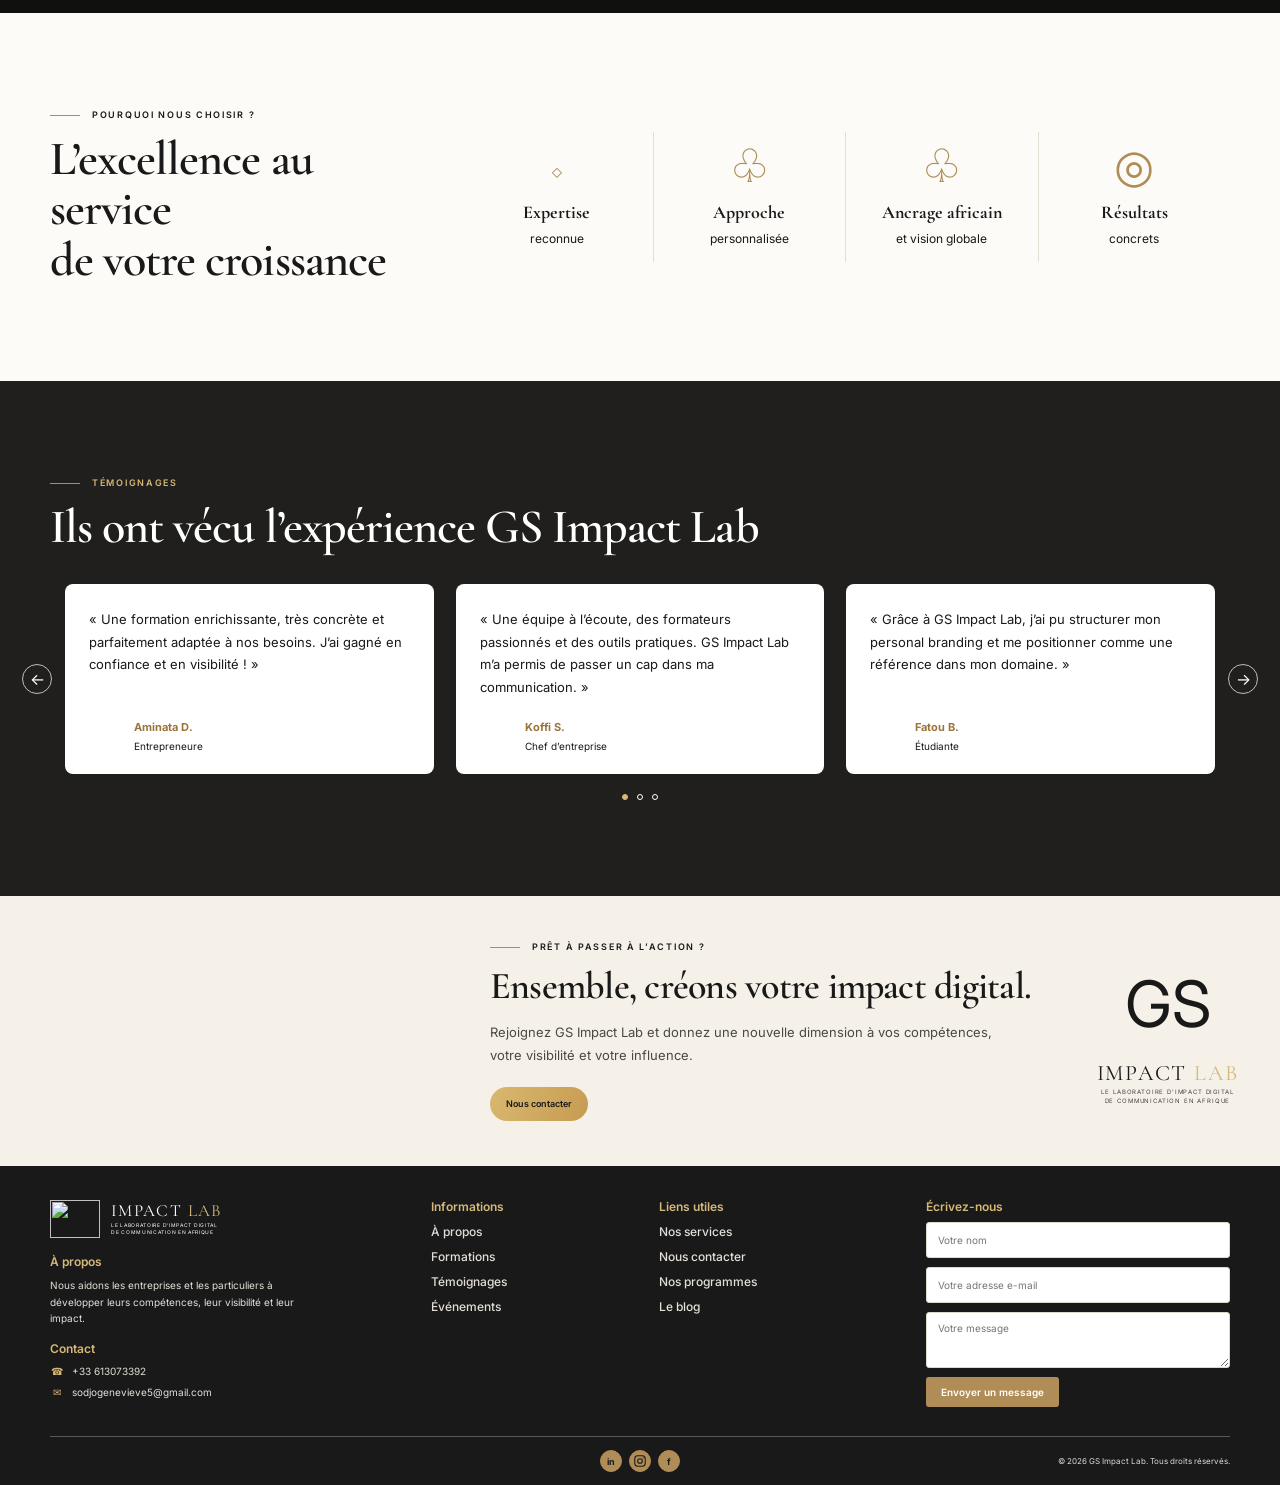
==== commit 24e33eb5: "Add files via upload" ====
--- a/gs.html
+++ b/gs.html
@@ -3,17 +3,40 @@
 <head>
     <meta charset="UTF-8">
     <meta name="viewport" content="width=device-width, initial-scale=1.0">
-    <meta name="description" content="GS Impact Lab, le laboratoire d’impact digital de communication et de formation en Afrique.">
-    <title>Geneviève</title>
+    <meta name="description" content="GS Impact Lab accompagne les entrepreneurs et les organisations en communication digitale, formation et développement de leur visibilité en Afrique.">
+    <meta property="og:type" content="website">
+    <meta property="og:locale" content="fr_FR">
+    <meta property="og:title" content="GS Impact Lab | Communication digitale et formation en Afrique">
+    <meta property="og:description" content="Accompagnement en communication digitale, formation et développement de la visibilité des entrepreneurs et organisations en Afrique.">
+    <meta name="twitter:card" content="summary">
+    <title>GS Impact Lab | Communication digitale et formation en Afrique</title>
+    <link rel="icon" type="image/png" sizes="64x64" href="images/favicon.png">
     <link rel="preconnect" href="https://fonts.googleapis.com">
     <link rel="preconnect" href="https://fonts.gstatic.com" crossorigin>
-    <link href="https://fonts.googleapis.com/css2?family=Cormorant+Garamond:wght@500;600;700&family=Inter:wght@400;500;600;700&display=swap" rel="stylesheet">
+    <link href="https://cdn.jsdelivr.net/npm/bootstrap@5.3.8/dist/css/bootstrap.min.css" rel="stylesheet">
+   <link href="https://fonts.googleapis.com/css2?family=Cormorant+Garamond:wght@500;600;700&family=Inter:wght@400;500;600;700&display=swap" rel="stylesheet">
     <link rel="stylesheet" href="global.css">
     <link rel="stylesheet" href="gs.css">
     <script src="source.js" defer></script>
 </head>
 <body>
-    <div data-template="header"></div>
+    <header class="site-header" id="accueil">
+        <div class="header-inner">
+            <a class="brand" href="index.html#accueil" aria-label="GS Impact Lab, accueil">
+                <img src="images/logo.png" width="90" height="70" alt="GS Impact Lab">
+                <span class="brand-copy"><span class="brand-name">IMPACT <span>LAB</span></span><span class="brand-tagline">Le laboratoire d’impact digital<br>de communication en Afrique</span></span>
+            </a>
+            <button class="menu-toggle" type="button" aria-label="Ouvrir le menu" aria-expanded="false" aria-controls="primary-nav"><span></span><span></span></button>
+            <nav class="primary-nav" id="primary-nav" aria-label="Navigation principale">
+                <a href="index.html">Accueil</a>
+                <a href="gs.html#apropos">À propos</a>
+                <a href="index.html#expertises">Services</a>
+                <a href="index.html#evenements">Événements</a>
+                <a href="gs.html">GSImpactLab</a>
+            </nav>
+            <a class="button button-gold header-cta" href="#footer">Prendre contact</a>
+        </div>
+    </header>
 
 
     <main>
@@ -24,9 +47,9 @@
                 <div class="hero-copy">
                     <p class="eyebrow hero-eyebrow"><span>Communiquer</span><i></i><span>Former</span><i></i><span>Impacter</span></p>
                     <h1 id="hero-title">GS <span>Impact</span> Lab</h1>
-                    <p class="hero-subtitle">Le laboratoire d’impact digital<br>de communication en Afrique</p>
+                    <p class="hero-subtitle">Le laboratoire d’impact digital de communication en Afrique</p>
                     <p class="hero-description">Spécialisé dans la communication et la formation des entreprises et des particuliers, nous vous accompagnons dans le développement de votre visibilité, de vos compétences et de votre influence digitale.</p>
-                    <a class="button button-gold" href="#formations">Découvrir nos formations <span class="arrow">→</span></a>
+                    <a class="button button-gold" href="#formations">Découvrir nos formations </a>
                 </div>
                   <p class="hero-note">Votre potentiel,<br>notre mission !</p>
             </div>
@@ -39,7 +62,7 @@
                     <p class="eyebrow"><span>Nos formations</span></p>
                     <h2>Des compétences<br>pour un impact durable</h2>
                     <p>Formez-vous aux clés de la communication moderne et développez votre influence, votre visibilité et votre leadership.</p>
-                    <a class="button button-dark" href="#contact">Voir toutes nos formations <span class="arrow">→</span></a>
+                    <a class="button button-dark" href="#contact">Voir toutes nos formations </a>
                 </div>
                 <div class="course-grid">
                     <article class="course-card"><img src="https://images.unsplash.com/photo-1498050108023-c5249f4df085?auto=format&fit=crop&w=760&q=85" alt="Ordinateur et outils de travail numérique" loading="lazy"><div class="course-body"><span class="course-icon" aria-hidden="true">↗</span><h3>Communication<br>digitale</h3><p>Maîtrisez les outils et stratégies pour booster votre visibilité en ligne.</p></div></article>
@@ -53,8 +76,8 @@
         <section class="about" id="apropos">
             <div class="about-photo" role="img" aria-label="Espace de travail lumineux et inspirant"></div>
             <div class="about-content">
-                <div class="about-copy"><p class="eyebrow eyebrow-gold"><span>À propos de GS Impact Lab</span></p><h2>Une vision, un impact</h2><p>GS Impact Lab est né d’une conviction : la communication digitale et la formation sont des leviers puissants pour transformer les individus, les entreprises et l’Afrique.</p><p>Nous accompagnons chaque apprenant et chaque organisation dans la construction de son image, le renforcement de ses compétences et la création d’opportunités à travers des formations pratiques, des conseils stratégiques et un réseau engagé.</p><a class="button button-gold button-small" href="#services">En savoir plus <span class="arrow">→</span></a></div>
-                <div class="stats" aria-label="GS Impact Lab en chiffres"><div><strong>+500</strong><span>Apprenants formés</span></div><div><strong>+100</strong><span>Entreprises accompagnées</span></div><div><strong>+10</strong><span>Événements organisés</span></div><div><strong>1</strong><span>Mission : impacter l’Afrique</span></div></div>
+                <div class="about-copy"><p class="eyebrow eyebrow-gold"><span>À propos de GS Impact Lab</span></p><h2>Une vision, un impact</h2><p>GS Impact Lab est né d’une conviction : la communication digitale et la formation sont des leviers puissants pour transformer les individus, les entreprises et l’Afrique.</p><p>Nous accompagnons chaque apprenant et chaque organisation dans la construction de son image, le renforcement de ses compétences et la création d’opportunités à travers des formations pratiques, des conseils stratégiques et un réseau engagé.</p><a class="button button-gold button-small" href="#services">En savoir plus</a></div>
+                <div class="stats" aria-label="GS Impact Lab en chiffres"><div><strong>+160</strong><span>Apprenants formés</span></div><div><strong>+10</strong><span>Entreprises accompagnées</span></div><div><strong>+10</strong><span>Événements organisés</span></div><div><strong>1</strong><span>Mission : impacter l’Afrique</span></div></div>
             </div>
         </section>
 
@@ -74,9 +97,66 @@
             </div>
         </section>
 
-        <section class="contact-band" id="contact"><div class="contact-photo" role="img" aria-label="Bureau élégant avec ordinateur portable"></div><div class="contact-copy"><p class="eyebrow"><span>Prêt à passer à l’action ?</span></p><h2>Ensemble, créons votre impact digital.</h2><p>Rejoignez GS Impact Lab et donnez une nouvelle dimension à vos compétences, votre visibilité et votre influence.</p><a class="button button-gold button-small" href="mailto:contact@gsimpactlab.com">Nous contacter <span class="arrow">→</span></a></div><a class="contact-brand" href="#accueil" aria-label="GS Impact Lab, retour à l’accueil"><span class="brand-mark">GS</span><span class="brand-name">IMPACT <span>LAB</span></span><span class="brand-tagline">Le laboratoire d’impact digital<br>de communication en Afrique</span></a></section>
+        <section class="contact-band" id="contact"><div class="contact-photo" role="img" aria-label="Bureau élégant avec ordinateur portable"></div><div class="contact-copy"><p class="eyebrow"><span>Prêt à passer à l’action ?</span></p><h2>Ensemble, créons votre impact digital.</h2><p>Rejoignez GS Impact Lab et donnez une nouvelle dimension à vos compétences, votre visibilité et votre influence.</p><a class="button button-gold button-small" href="https://wa.me/33613073392">Nous contacter </a></div><a class="contact-brand" href="#accueil" aria-label="GS Impact Lab, retour à l’accueil"><span class="brand-mark">GS</span><span class="brand-name">IMPACT <span>LAB</span></span><span class="brand-tagline">Le laboratoire d’impact digital<br>de communication en Afrique</span></a></section>
     </main>
 
-    <div data-template="footer"></div>
+    <footer class="site-footer" id="footer">
+        <div class="footer-main">
+            <section class="footer-about" aria-labelledby="footer-brand-title">
+                <a class="brand footer-brand" href="index.html#accueil" aria-label="GS Impact Lab, accueil">
+                    <img src="images/logo.png" width="90" height="70" alt="">
+                    <span class="brand-copy"><span class="brand-name" id="footer-brand-title">IMPACT <span>LAB</span></span><span class="brand-tagline">Le laboratoire d’impact digital<br>de communication en Afrique</span></span>
+                </a>
+                <h2 class="footer-about-title">À propos</h2>
+                <p>Nous aidons les entreprises et les particuliers à développer leurs compétences, leur visibilité et leur impact.</p>
+                <h2 class="footer-contact-title">Contact</h2>
+                <a class="footer-contact-link" href="https://wa.me/33613073392"><span aria-hidden="true">☎</span> +33 613073392</a>
+                <a class="footer-contact-link" href="mailto:sodjogenevieve5@gmail.com"><span aria-hidden="true">✉</span> sodjogenevieve5@gmail.com</a>
+            </section>
+            <nav class="footer-column" aria-label="Informations">
+                <h2>Informations</h2>
+                <a href="index.html#propos">À propos</a>
+                <a href="gs.html#formations">Formations</a>
+                <a href="gs.html#temoignages">Témoignages</a>
+                <a href="index.html#evenements">Événements</a>
+            </nav>
+            <nav class="footer-column" aria-label="Liens utiles">
+                <h2>Liens utiles</h2>
+                <a href="gs.html#services">Nos services</a>
+                <a href="https://wa.me/33613073392">Nous contacter</a>
+                <a href="index.html#evenements">Nos programmes</a>
+                <a href="https://medium.com/@sodjogenevieve5/les-habitudes-digitales-qui-d%C3%A9truisent-la-cr%C3%A9dibilit%C3%A9-des-entrepreneurs-db083b34bcb1">Le blog</a>
+            </nav>
+            <section class="footer-contact-form-section" aria-labelledby="footer-message-title">
+                <h2 id="footer-message-title">Écrivez-nous</h2>
+                <form class="footer-message-form" action="https://formsubmit.co/assogbadoriane6@gmail.com" method="POST">
+                    <input type="hidden" name="_subject" value="Nouveau message depuis le site GS Impact Lab">
+                    <input type="hidden" name="_template" value="table">
+                    <input type="hidden" name="_next" value="merci.html">
+                    <label class="visually-hidden" for="footer-message-name">Votre nom</label>
+                    <input id="footer-message-name" name="name" type="text" autocomplete="name" placeholder="Votre nom" required>
+                    <label class="visually-hidden" for="footer-message-email">Votre adresse e-mail</label>
+                    <input id="footer-message-email" name="_replyto" type="email" autocomplete="email" placeholder="Votre adresse e-mail" required>
+                    <label class="visually-hidden" for="footer-message-content">Votre message</label>
+                    <textarea id="footer-message-content" name="message" rows="3" placeholder="Votre message" required></textarea>
+                    <button type="submit">Envoyer un message</button>
+                </form>
+            </section>
+        </div>
+        <div class="footer-bottom">
+            <div class="social-links" aria-label="Réseaux sociaux">
+                <a href="https://www.linkedin.com/in/genevi%C3%A8ve-hermione-sodjo-124965294?originalSubdomain=bj" aria-label="LinkedIn">in</a>
+                <a href="https://www.instagram.com/sodjo_genevieve/" aria-label="Instagram">
+                    <svg viewBox="0 0 24 24" aria-hidden="true" focusable="false">
+                        <rect x="3" y="3" width="18" height="18" rx="5"></rect>
+                        <circle cx="12" cy="12" r="4"></circle>
+                        <circle class="instagram-icon-dot" cx="17.5" cy="6.5" r="1"></circle>
+                    </svg>
+                </a>
+                <a href="https://www.facebook.com/genevieve.sodjo.2025/" aria-label="Facebook">f</a>
+            </div>
+            <span class="footer-copyright">© 2026 GS Impact Lab. Tous droits réservés.</span>
+        </div>
+    </footer>
 </body>
 </html>
--- a/global.css
+++ b/global.css
@@ -3,9 +3,11 @@
     color-scheme: light;
     --ink: #191919;
     --ink-soft: #262421;
+    --background: #fcfbf8;
+    --rgold: #8f6d3d;
     --gold: #b08d57;
     --gold-light: #d6b879;
-    --paper: #fff;
+    --paper: #ffffff;
     --ivory: #f5f1e9;
     --muted: #625f5a;
     --serif: "Cormorant Garamond", Georgia, serif;
@@ -305,17 +307,20 @@
 
 .hero-subtitle {
     margin-bottom: 15px;
-    font-size: clamp(18px, 2vw, 22px);
+    padding: 5px 9px;
+    width: fit-content;
+    font-size: clamp(8px, 2vw, 12px);
     font-weight: 500;
     line-height: 1.35;
+    color: #fff;
+    background-color: rgb(214 184 121 / 38%);
 }
 
 .hero-description {
-    max-width: 385px;
+  
     margin: 0 0 20px;
-    padding-left: 14px;
-    border-left: 1px solid var(--gold);
-    font-size: 11px;
+    padding: 20px 0;
+    font-size: 14px;
     line-height: 1.65;
 }
 
@@ -389,6 +394,17 @@
     }
 }
 
+.scroll-reveal {
+    opacity: 0;
+    transform: translateY(18px);
+    transition: opacity .65s ease var(--reveal-delay, 0ms), transform .65s ease var(--reveal-delay, 0ms);
+}
+
+.scroll-reveal.is-visible {
+    opacity: 1;
+    transform: translateY(0);
+}
+
 /* Footer partagé */
 .site-footer {
     padding: 34px 0 0;
@@ -432,7 +448,7 @@
 
 .footer-about h2,
 .footer-column h2,
-.footer-newsletter h2 {
+.footer-contact-form-section h2 {
     margin: 0 0 8px;
     color: var(--gold-light);
     font-family: var(--sans);
@@ -441,7 +457,7 @@
 }
 
 .footer-about p,
-.footer-newsletter p {
+.footer-contact-form-section p {
     margin: 0 0 12px;
     color: #e3dfd8;
     font-size: 10px;
@@ -489,32 +505,42 @@
     color: var(--gold-light);
 }
 
-.footer-newsletter p {
+.footer-contact-form-section p {
     margin-bottom: 11px;
 }
 
-.newsletter-form {
+.footer-contact-form-section .footer-form-note {
+    margin: 9px 0 0;
+    color: #c9c4bb;
+    font-size: 9px;
+    line-height: 1.5;
+}
+
+.footer-message-form {
     display: grid;
     gap: 9px;
 }
 
-.newsletter-form input {
+.footer-message-form input,
+.footer-message-form textarea {
     width: 100%;
     min-height: 36px;
-    padding: 0 11px;
+    padding: 9px 11px;
     color: var(--ink);
     background: var(--paper);
     border: 1px solid #ddd8ce;
     border-radius: 3px;
     font: 10px var(--sans);
-}
-
-.newsletter-form input:focus-visible {
+    resize: vertical;
+}
+
+.footer-message-form input:focus-visible,
+.footer-message-form textarea:focus-visible {
     outline: 2px solid var(--gold-light);
     outline-offset: 2px;
 }
 
-.newsletter-form button {
+.footer-message-form button {
     justify-self: start;
     min-height: 30px;
     padding: 0 15px;
@@ -527,7 +553,7 @@
     transition: background .2s ease;
 }
 
-.newsletter-form button:hover {
+.footer-message-form button:hover {
     background: #987542;
 }
 
@@ -572,6 +598,19 @@
     font-size: 9px;
     font-weight: 700;
     transition: color .2s ease, background .2s ease;
+}
+
+.social-links svg {
+    width: 14px;
+    height: 14px;
+    fill: none;
+    stroke: currentColor;
+    stroke-width: 1.8;
+}
+
+.social-links .instagram-icon-dot {
+    fill: currentColor;
+    stroke: none;
 }
 
 .social-links a:hover {
@@ -802,21 +841,23 @@
     .footer-about p,
     .footer-contact-link,
     .footer-column a,
-    .footer-newsletter p {
+    .footer-contact-form-section p {
         font-size: 9px;
     }
 
-    .footer-newsletter {
+    .footer-contact-form-section {
         grid-column: 1 / -1;
     }
 
-    .newsletter-form {
+    .footer-message-form {
         grid-template-columns: minmax(0, 1fr) auto;
         align-items: center;
     }
 
-    .newsletter-form button {
+    .footer-message-form textarea,
+    .footer-message-form button {
         min-height: 36px;
+        grid-column: 1 / -1;
     }
 
     .footer-bottom {
@@ -887,6 +928,12 @@
 }
 
 @media (prefers-reduced-motion: reduce) {
+    .scroll-reveal {
+        opacity: 1;
+        transform: none;
+        transition: none;
+    }
+
 
     *,
     *::before,
--- a/gs.css
+++ b/gs.css
@@ -1,4 +1,5 @@
 /* Styles propres à la page GS Impact Lab */
+.hero-photo { background-image: url("images/gs_img.jpg"); }
 .section { padding: 45px 0; }
 .section-inner { width: min(var(--content), calc(100% - 72px)); margin: 0 auto; }
 .formations { background: #fcfbf8; }
@@ -124,3 +125,313 @@
     .contact-brand .brand-mark { margin: 0; }
     .contact-brand .brand-tagline { display: none; }
 }
+
+.section {
+    padding: clamp(64px, 8vw, 104px) 0;
+}
+
+.formations-layout {
+    gap: clamp(38px, 5vw, 68px);
+}
+
+.section-intro h2,
+.about h2,
+.testimonials h2 {
+    margin-bottom: 22px;
+    font-size: clamp(34px, 4vw, 48px);
+    line-height: 1.05;
+}
+
+.section-intro > p:not(.eyebrow) {
+    max-width: 440px;
+    margin-bottom: 24px;
+    font-size: 14px;
+    line-height: 1.85;
+}
+
+.course-grid {
+    gap: 20px;
+}
+
+.course-card {
+    border-radius: 8px;
+}
+
+.course-card img {
+    height: clamp(120px, 13vw, 170px);
+}
+
+.course-body {
+    min-height: 176px;
+    padding: 18px 16px 20px;
+}
+
+.course-icon {
+    width: 38px;
+    height: 38px;
+    margin-bottom: 12px;
+    font-size: 20px;
+}
+
+.course-card h3 {
+    min-height: 44px;
+    margin-bottom: 10px;
+    font-size: 20px;
+    line-height: 1.12;
+}
+
+.course-card p {
+    font-size: 13px;
+    line-height: 1.7;
+}
+
+.about {
+    min-height: 430px;
+}
+
+.about-photo {
+    min-height: 430px;
+}
+
+.about-content {
+    gap: clamp(28px, 4vw, 52px);
+    padding: clamp(42px, 6vw, 78px) clamp(30px, 5vw, 72px);
+}
+
+.about-copy > p:not(.eyebrow) {
+    margin-bottom: 16px;
+    font-size: 14px;
+    line-height: 1.8;
+}
+
+.stats {
+    gap: 22px;
+}
+
+.stats strong {
+    font-size: 36px;
+}
+
+.stats span {
+    font-size: 11px;
+    line-height: 1.5;
+}
+
+.reasons {
+    padding: clamp(64px, 8vw, 96px) 0;
+}
+
+.reasons-layout {
+    gap: clamp(38px, 5vw, 68px);
+}
+
+.reason-list article {
+    min-height: 130px;
+    padding: 12px 16px;
+}
+
+.line-icon {
+    margin-bottom: 12px;
+    font-size: 46px;
+}
+
+.reason-list h3 {
+    margin-bottom: 5px;
+    font-size: 18px;
+}
+
+.reason-list p {
+    font-size: 12px;
+    line-height: 1.6;
+}
+
+.testimonials {
+    padding: clamp(64px, 8vw, 96px) 0;
+}
+
+.testimonials h2 {
+    max-width: 740px;
+    margin-bottom: 32px;
+}
+
+.testimonial-row {
+    gap: 22px;
+}
+
+.quote-card {
+    min-height: 190px;
+    padding: 24px 24px 20px;
+    border-radius: 8px;
+}
+
+.quote-card blockquote {
+    margin-bottom: 20px;
+    font-size: 13px;
+    line-height: 1.75;
+}
+
+.quote-author p {
+    font-size: 10px;
+}
+
+.quote-author strong {
+    font-size: 11px;
+}
+
+.carousel-dots {
+    gap: 9px;
+    margin-top: 20px;
+}
+
+.contact-band {
+    min-height: 270px;
+    gap: 42px;
+}
+
+.contact-photo {
+    min-height: 270px;
+}
+
+.contact-copy {
+    padding: 38px 0;
+}
+
+.contact-copy .eyebrow {
+    margin-bottom: 12px;
+    font-size: 9px;
+}
+
+.contact-copy h2 {
+    margin-bottom: 14px;
+    font-size: clamp(30px, 3vw, 38px);
+    line-height: 1.1;
+}
+
+.contact-copy > p:not(.eyebrow) {
+    margin-bottom: 12px;
+    font-size: 13px;
+    line-height: 1.75;
+}
+
+@media (max-width: 980px) {
+    .course-grid {
+        gap: 16px;
+    }
+
+    .about {
+        min-height: 0;
+    }
+
+    .about-photo {
+        min-height: 100%;
+    }
+
+    .about-content {
+        padding: 42px 30px;
+    }
+
+    .contact-band {
+        gap: 24px;
+    }
+}
+
+@media (max-width: 720px) {
+    .section,
+    .reasons,
+    .testimonials {
+        padding: 58px 0;
+    }
+
+    .section-intro h2,
+    .about h2,
+    .testimonials h2 {
+        margin-bottom: 18px;
+        font-size: clamp(32px, 8vw, 40px);
+    }
+
+    .section-intro > p:not(.eyebrow) {
+        margin-bottom: 20px;
+        font-size: 13px;
+    }
+
+    .course-grid {
+        gap: 14px;
+    }
+
+    .course-card img {
+        height: 140px;
+    }
+
+    .course-body {
+        min-height: 166px;
+        padding: 15px;
+    }
+
+    .course-card p {
+        font-size: 12px;
+    }
+
+    .about-photo {
+        min-height: 250px;
+    }
+
+    .about-content {
+        grid-template-columns: 1fr;
+        gap: 28px;
+        padding: 34px 24px;
+    }
+
+    .about-copy > p:not(.eyebrow) {
+        font-size: 13px;
+    }
+
+    .stats {
+        grid-template-columns: repeat(2, minmax(0, 1fr));
+        gap: 18px 14px;
+        padding: 22px 0 0;
+        border-top: 1px solid rgb(214 184 121 / 67%);
+        border-left: 0;
+    }
+
+    .stats strong {
+        font-size: 32px;
+    }
+
+    .stats span {
+        font-size: 10px;
+    }
+
+    .reasons-layout {
+        gap: 28px;
+    }
+
+    .reason-list article {
+        min-height: 120px;
+        padding: 12px 8px;
+    }
+
+    .testimonial-row {
+        gap: 14px;
+    }
+
+    .quote-card {
+        min-height: 175px;
+        padding: 20px;
+    }
+
+    .quote-card blockquote {
+        font-size: 12px;
+    }
+
+    .contact-band {
+        min-height: 0;
+    }
+
+    .contact-copy {
+        padding: 24px 0 14px;
+    }
+
+    .contact-copy > p:not(.eyebrow) {
+        font-size: 12px;
+    }
+}
